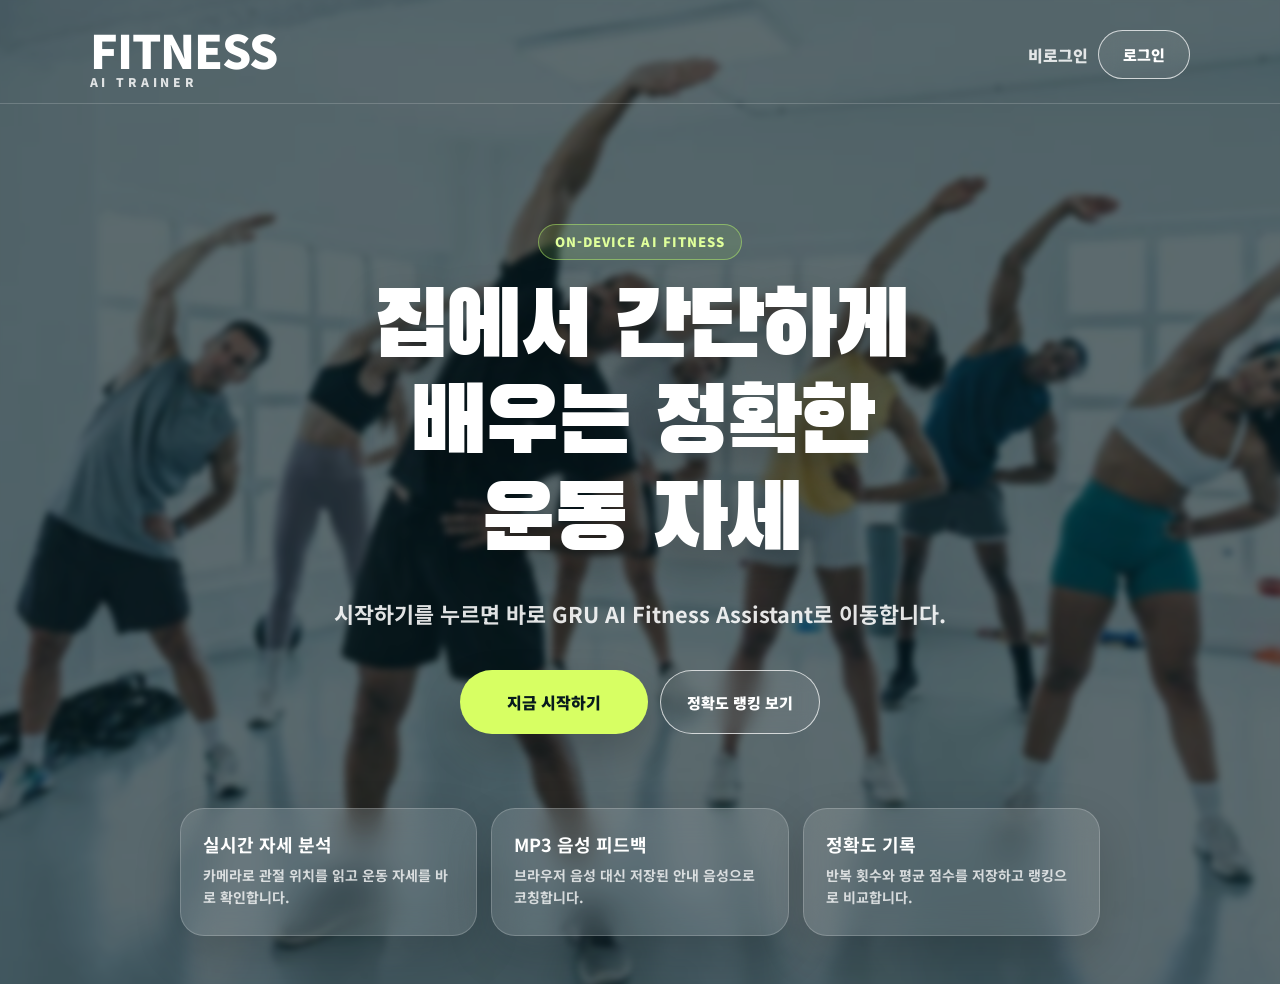
==== index.html @ 7e29f2de "update" ====
<!DOCTYPE html>
<html lang="ko">
<head>
  <meta charset="UTF-8">
  <meta name="viewport" content="width=device-width, initial-scale=1.0">
  <title>FITNESS | AI 운동 자세 코치</title>
  <link rel="stylesheet" href="style.css">
</head>
<body>
  <main class="browser-shell">
    <section class="hero-card">
      <header class="topbar">
        <a class="logo" href="index.html">
          <span>FITNESS</span>
          <small>AI TRAINER</small>
        </a>
        <div class="header-actions">
          <span id="userBadge" class="user-badge">비로그인</span>
          <a id="loginLink" class="auth-link" href="login.html">로그인</a>
          <button id="logoutBtn" class="auth-link" onclick="logoutFitness()" style="display:none; cursor:pointer; font-family:inherit;">로그아웃</button>
        </div>
      </header>

      <section class="hero-copy">
        <div class="hero-copy-inner">
          <div class="hero-kicker">ON-DEVICE AI FITNESS</div>
          <h1><span>집에서 간단하게</span><span>배우는 정확한</span><span>운동 자세</span></h1>
          <p>시작하기를 누르면 바로 GRU AI Fitness Assistant로 이동합니다.</p>
          <div class="cta-row">
            <a class="primary-btn" href="exercise.html">지금 시작하기</a>
            <a class="secondary-btn" href="ranking.html">정확도 랭킹 보기</a>
          </div>
        </div>
      </section>
      <section class="home-feature-grid">
        <article class="home-feature-card"><b>실시간 자세 분석</b><span>카메라로 관절 위치를 읽고 운동 자세를 바로 확인합니다.</span></article>
        <article class="home-feature-card"><b>MP3 음성 피드백</b><span>브라우저 음성 대신 저장된 안내 음성으로 코칭합니다.</span></article>
        <article class="home-feature-card"><b>정확도 기록</b><span>반복 횟수와 평균 점수를 저장하고 랭킹으로 비교합니다.</span></article>
      </section>
    </section>
  </main>


<script>
const FITNESS_KEYS = ["fitnessUserId", "fitnessUser", "user", "loggedInUserId", "currentUser", "username"];

function getFitnessUser() {
  for (const key of FITNESS_KEYS) {
    const v = localStorage.getItem(key);
    if (v) return v;
  }
  return "";
}

function setFitnessUser(id) {
  if (!id) return;
  for (const key of FITNESS_KEYS) localStorage.setItem(key, id);
}

function logoutFitness() {
  for (const key of FITNESS_KEYS) localStorage.removeItem(key);
  location.href = "index.html";
}

function updateAuthUI() {
  const id = getFitnessUser();
  const badge = document.getElementById("userBadge");
  const login = document.getElementById("loginLink");
  const logout = document.getElementById("logoutBtn");

  if (id) {
    setFitnessUser(id);
    if (badge) badge.textContent = id + "님";
    if (login) login.style.display = "none";
    if (logout) logout.style.display = "inline-flex";
  } else {
    if (badge) badge.textContent = "비로그인";
    if (login) login.style.display = "inline-flex";
    if (logout) logout.style.display = "none";
  }
}

async function loadRanking() {
  const box = document.getElementById("rankList");
  if (!box) return;
  try {
    const res = await fetch("/api/ranking");
    if (!res.ok) throw new Error("ranking api failed");
    const data = await res.json();
    const ranking = data.ranking || [];
    if (!ranking.length) {
      box.textContent = "아직 저장된 기록이 없습니다.";
      return;
    }
    box.innerHTML = ranking.slice(0, 5).map((r, i) => {
      const id = r.id || r.userId || "user";
      const reps = r.totalReps ?? 0;
      const avg = Number(r.avgScore ?? 0).toFixed(1);
      return `<div class="rank-row"><b>${i + 1}</b><span>${id}</span><span>${avg}점 / ${reps}회</span></div>`;
    }).join("");
  } catch (e) {
    box.textContent = "랭킹 API 연결 전입니다.";
  }
}

updateAuthUI();
// 홈 화면에서는 랭킹을 자동으로 표시하지 않습니다.
// 랭킹은 "정확도 랭킹 보기" 버튼을 눌러 ranking.html에서 확인합니다.
</script>

</body>
</html>
---- style.css ----
@import url('https://fonts.googleapis.com/css2?family=Black+Han+Sans&family=Noto+Sans+KR:wght@400;500;700;900&display=swap');

* { box-sizing: border-box; }
html, body {
  margin: 0;
  width: 100%;
  min-height: 100%;
  font-family: "Noto Sans KR", system-ui, -apple-system, sans-serif;
  background: #061f24;
  color: #fff;
}
a { color: inherit; text-decoration: none; }
button, input { font-family: inherit; }
.browser-shell { min-height: 100vh; }
.hero-card {
  position: relative;
  min-height: 100vh;
  overflow: hidden;
  background: #092b31;
}
.hero-card::before {
  content: "";
  position: absolute;
  inset: 0;
  background: url("assets/hero-fitness.jpg") center / cover no-repeat;
  transform: scale(1.03);
  filter: blur(3px);
  opacity: .78;
}
.hero-card::after {
  content: "";
  position: absolute;
  inset: 0;
  background: rgba(1, 22, 26, .54);
  backdrop-filter: blur(1.5px);
}
.topbar {
  position: relative;
  z-index: 2;
  min-height: 104px;
  padding: 30px clamp(20px, 7vw, 96px) 0;
  display: flex;
  align-items: flex-start;
  justify-content: space-between;
  border-bottom: 1px solid rgba(255,255,255,.18);
}
.logo { display: flex; flex-direction: column; gap: 7px; line-height: .86; font-weight: 900; letter-spacing: -.06em; }
.logo span { font-size: clamp(30px, 4vw, 46px); }
.logo small { font-size: 12px; letter-spacing: .32em; color: rgba(255,255,255,.82); }
.header-actions { display: flex; align-items: center; gap: 10px; flex-wrap: wrap; justify-content: flex-end; }
.user-badge { color: rgba(255,255,255,.84); font-weight: 900; }
.auth-link, .secondary-btn {
  border: 1px solid rgba(255,255,255,.72);
  border-radius: 999px;
  padding: 13px 24px;
  font-size: 15px;
  font-weight: 900;
  background: rgba(255,255,255,.08);
  backdrop-filter: blur(10px);
}
.hero-copy {
  position: relative;
  z-index: 2;
  min-height: calc(100vh - 104px);
  display: flex;
  justify-content: center;
  align-items: center;
  text-align: center;
  padding: 40px 20px 86px;
}
.hero-copy-inner { max-width: 980px; }
.hero-kicker {
  display: inline-flex;
  align-items: center;
  height: 36px;
  padding: 0 16px;
  margin-bottom: 22px;
  border: 1px solid rgba(190, 255, 107, .46);
  border-radius: 999px;
  background: rgba(190, 255, 107, .12);
  color: #dfff9b;
  font-size: 13px;
  font-weight: 900;
  letter-spacing: .08em;
}
.hero-copy h1 {
  font-family: "Black Han Sans", "Noto Sans KR", sans-serif;
  font-weight: 400;
  font-size: clamp(44px, 7.3vw, 92px);
  line-height: 1.05;
  letter-spacing: -.045em;
  margin: 0 0 24px;
  text-shadow: 0 18px 40px rgba(0,0,0,.28);
}
.hero-copy h1 span { display: block; white-space: nowrap; }
.hero-copy p {
  margin: 0 auto 38px;
  max-width: 680px;
  color: rgba(255,255,255,.88);
  font-size: clamp(15px, 1.7vw, 22px);
  line-height: 1.7;
  font-weight: 700;
}
.cta-row { display: flex; justify-content: center; gap: 12px; flex-wrap: wrap; }
.primary-btn {
  height: 64px;
  min-width: 188px;
  padding: 0 34px;
  display: inline-flex;
  align-items: center;
  justify-content: center;
  background: #d7ff63;
  color: #071a1d;
  border: 1px solid rgba(215,255,99,.9);
  border-radius: 999px;
  font-weight: 900;
  font-size: 16px;
  box-shadow: 0 18px 40px rgba(0,0,0,.18);
}
.secondary-btn {
  height: 64px;
  min-width: 160px;
  display: inline-flex;
  align-items: center;
  justify-content: center;
}
.home-feature-grid {
  position: relative;
  z-index: 2;
  display: grid;
  grid-template-columns: repeat(3, minmax(0, 1fr));
  gap: 14px;
  width: min(920px, calc(100% - 40px));
  margin: -92px auto 0;
  padding-bottom: 48px;
}
.home-feature-card {
  min-height: 128px;
  padding: 22px;
  border-radius: 24px;
  background: rgba(255,255,255,.12);
  border: 1px solid rgba(255,255,255,.2);
  backdrop-filter: blur(16px);
  box-shadow: 0 18px 48px rgba(0,0,0,.16);
}
.home-feature-card b { display:block; font-size: 18px; margin-bottom: 8px; }
.home-feature-card span { display:block; color: rgba(255,255,255,.76); font-size: 14px; line-height: 1.55; font-weight: 700; }
.ranking-preview {
  padding: 54px clamp(20px, 8vw, 96px);
  background: #061f24;
}
.ranking-preview h2 { margin: 0 0 18px; font-size: 32px; }
.rank-list { display: grid; gap: 10px; max-width: 760px; }
.rank-row {
  display: grid;
  grid-template-columns: 50px 1fr 132px;
  align-items: center;
  gap: 10px;
  padding: 16px;
  border-radius: 18px;
  background: rgba(255,255,255,.09);
  border: 1px solid rgba(255,255,255,.15);
}
@media (max-width: 800px) {
  .hero-card { min-height: auto; }
  .topbar {
    min-height: auto;
    padding: 20px 18px 16px;
    align-items: center;
  }
  .logo span { font-size: 30px; }
  .logo small { font-size: 10px; letter-spacing: .22em; }
  .auth-link { padding: 10px 14px; font-size: 13px; }
  .user-badge { display: none; }
  .hero-copy {
    min-height: 72vh;
    align-items: flex-end;
    padding: 52px 18px 122px;
  }
  .hero-copy h1 {
    font-size: clamp(40px, 11.2vw, 54px);
    line-height: 1.12;
    letter-spacing: -0.055em;
    word-break: keep-all;
    overflow-wrap: normal;
  }
  .hero-copy h1 span {
    display: block;
    white-space: nowrap;
  }
  .hero-copy h1 span { display: block; white-space: nowrap; }
.hero-copy p { font-size: 15px; margin-bottom: 28px; }
  .cta-row { flex-direction: column; align-items: stretch; }
  .primary-btn, .secondary-btn { width: 100%; height: 58px; }
  .home-feature-grid {
    grid-template-columns: 1fr;
    width: calc(100% - 32px);
    margin-top: -82px;
    padding-bottom: 30px;
  }
  .home-feature-card { min-height: auto; padding: 18px; border-radius: 20px; }
  .ranking-preview { padding: 36px 18px; }
  .rank-row { grid-template-columns: 36px 1fr; }
  .rank-row span:last-child { grid-column: 2; color: rgba(255,255,255,.72); }
}
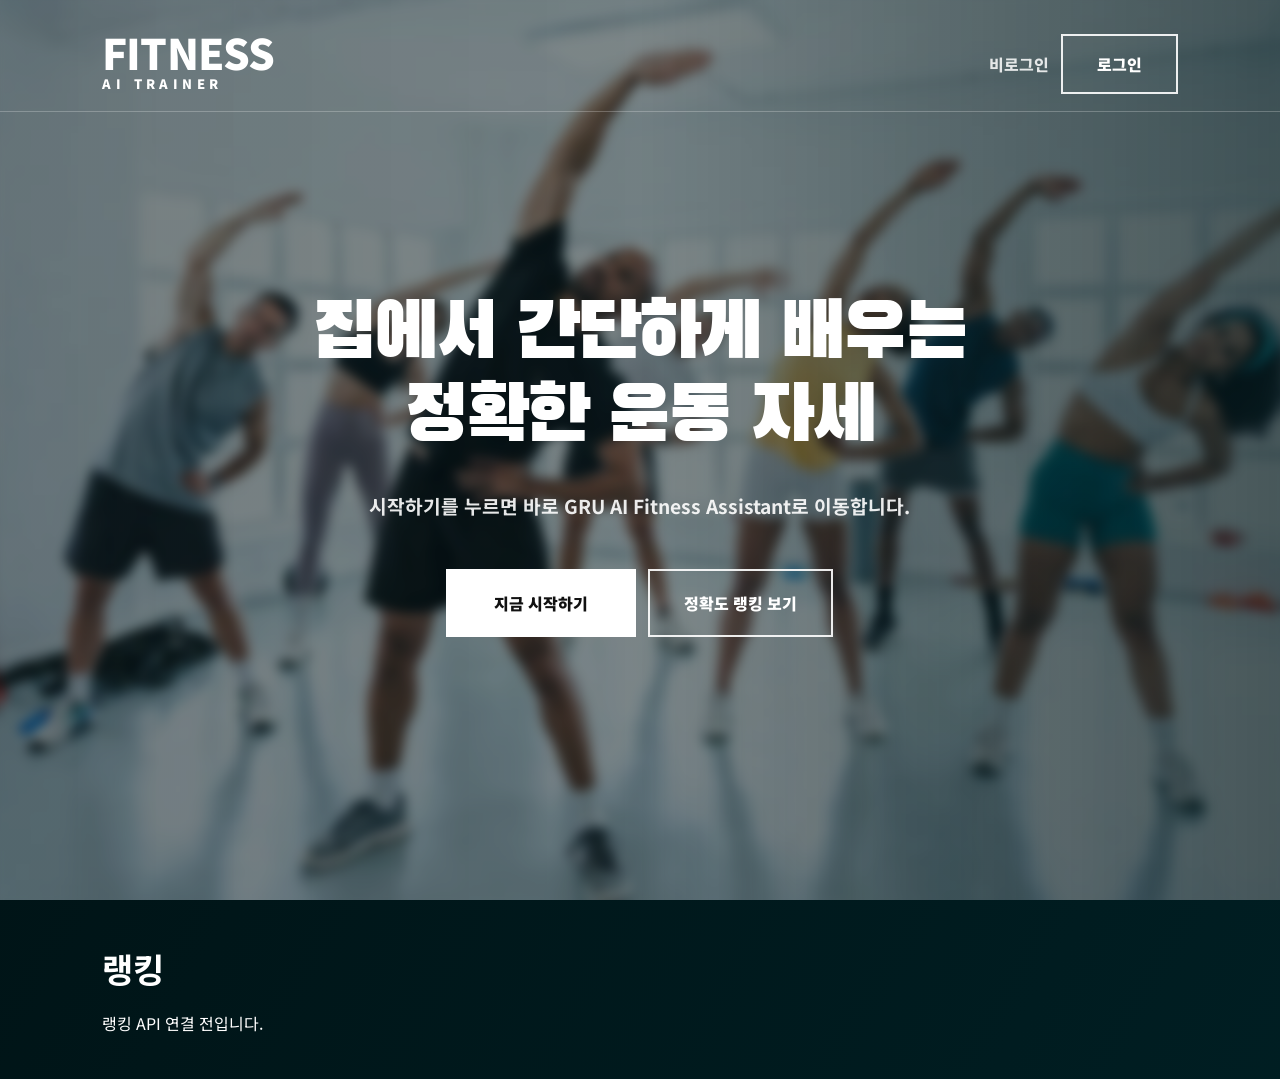
==== commit 2e7a239a: "udpate" ====
--- a/index.html
+++ b/index.html
@@ -23,8 +23,7 @@
 
       <section class="hero-copy">
         <div class="hero-copy-inner">
-          <div class="hero-kicker">ON-DEVICE AI FITNESS</div>
-          <h1><span>집에서 간단하게</span><span>배우는 정확한</span><span>운동 자세</span></h1>
+          <h1>집에서 간단하게 배우는<br>정확한 운동 자세</h1>
           <p>시작하기를 누르면 바로 GRU AI Fitness Assistant로 이동합니다.</p>
           <div class="cta-row">
             <a class="primary-btn" href="exercise.html">지금 시작하기</a>
@@ -32,13 +31,13 @@
           </div>
         </div>
       </section>
-      <section class="home-feature-grid">
-        <article class="home-feature-card"><b>실시간 자세 분석</b><span>카메라로 관절 위치를 읽고 운동 자세를 바로 확인합니다.</span></article>
-        <article class="home-feature-card"><b>MP3 음성 피드백</b><span>브라우저 음성 대신 저장된 안내 음성으로 코칭합니다.</span></article>
-        <article class="home-feature-card"><b>정확도 기록</b><span>반복 횟수와 평균 점수를 저장하고 랭킹으로 비교합니다.</span></article>
-      </section>
     </section>
   </main>
+
+  <section class="ranking-preview">
+    <h2>랭킹</h2>
+    <div id="rankList" class="rank-list">랭킹을 불러오는 중...</div>
+  </section>
 
 
 <script>
@@ -104,8 +103,7 @@
 }
 
 updateAuthUI();
-// 홈 화면에서는 랭킹을 자동으로 표시하지 않습니다.
-// 랭킹은 "정확도 랭킹 보기" 버튼을 눌러 ranking.html에서 확인합니다.
+loadRanking();
 </script>
 
 </body>
--- a/style.css
+++ b/style.css
@@ -6,12 +6,11 @@
   margin: 0;
   width: 100%;
   min-height: 100%;
-  font-family: "Noto Sans KR", system-ui, -apple-system, sans-serif;
-  background: #061f24;
+  font-family: "Noto Sans KR", system-ui, sans-serif;
+  background: #000;
   color: #fff;
 }
 a { color: inherit; text-decoration: none; }
-button, input { font-family: inherit; }
 .browser-shell { min-height: 100vh; }
 .hero-card {
   position: relative;
@@ -24,183 +23,109 @@
   position: absolute;
   inset: 0;
   background: url("assets/hero-fitness.jpg") center / cover no-repeat;
-  transform: scale(1.03);
-  filter: blur(3px);
-  opacity: .78;
+  transform: scale(1.04);
+  filter: blur(5px);
+  opacity: .9;
 }
 .hero-card::after {
   content: "";
   position: absolute;
   inset: 0;
-  background: rgba(1, 22, 26, .54);
-  backdrop-filter: blur(1.5px);
+  background:
+    linear-gradient(90deg, rgba(0,20,24,.38), rgba(0,24,28,.34), rgba(0,24,28,.62)),
+    rgba(0,0,0,.18);
+  backdrop-filter: blur(2px);
 }
 .topbar {
   position: relative;
   z-index: 2;
-  min-height: 104px;
-  padding: 30px clamp(20px, 7vw, 96px) 0;
+  height: 112px;
+  padding: 34px 8vw 0;
   display: flex;
   align-items: flex-start;
   justify-content: space-between;
-  border-bottom: 1px solid rgba(255,255,255,.18);
+  border-bottom: 1px solid rgba(255,255,255,.24);
 }
-.logo { display: flex; flex-direction: column; gap: 7px; line-height: .86; font-weight: 900; letter-spacing: -.06em; }
-.logo span { font-size: clamp(30px, 4vw, 46px); }
-.logo small { font-size: 12px; letter-spacing: .32em; color: rgba(255,255,255,.82); }
-.header-actions { display: flex; align-items: center; gap: 10px; flex-wrap: wrap; justify-content: flex-end; }
-.user-badge { color: rgba(255,255,255,.84); font-weight: 900; }
+.logo { display: flex; flex-direction: column; gap: 8px; line-height: .86; font-weight: 900; letter-spacing: -.06em; }
+.logo span { font-size: 42px; }
+.logo small { font-size: 13px; letter-spacing: .34em; }
+.header-actions { display: flex; align-items: center; gap: 12px; }
+.user-badge { color: rgba(255,255,255,.85); font-weight: 800; }
 .auth-link, .secondary-btn {
-  border: 1px solid rgba(255,255,255,.72);
-  border-radius: 999px;
-  padding: 13px 24px;
-  font-size: 15px;
+  border: 2px solid rgba(255,255,255,.9);
+  padding: 16px 34px;
+  font-size: 16px;
   font-weight: 900;
-  background: rgba(255,255,255,.08);
-  backdrop-filter: blur(10px);
+  background: rgba(255,255,255,.03);
 }
 .hero-copy {
   position: relative;
   z-index: 2;
-  min-height: calc(100vh - 104px);
+  min-height: calc(100vh - 112px);
   display: flex;
   justify-content: center;
   align-items: center;
   text-align: center;
-  padding: 40px 20px 86px;
+  padding: 0 24px 80px;
 }
-.hero-copy-inner { max-width: 980px; }
-.hero-kicker {
-  display: inline-flex;
-  align-items: center;
-  height: 36px;
-  padding: 0 16px;
-  margin-bottom: 22px;
-  border: 1px solid rgba(190, 255, 107, .46);
-  border-radius: 999px;
-  background: rgba(190, 255, 107, .12);
-  color: #dfff9b;
-  font-size: 13px;
-  font-weight: 900;
-  letter-spacing: .08em;
-}
+.hero-copy-inner { max-width: 900px; }
 .hero-copy h1 {
   font-family: "Black Han Sans", "Noto Sans KR", sans-serif;
   font-weight: 400;
-  font-size: clamp(44px, 7.3vw, 92px);
-  line-height: 1.05;
-  letter-spacing: -.045em;
-  margin: 0 0 24px;
-  text-shadow: 0 18px 40px rgba(0,0,0,.28);
+  font-size: clamp(48px, 6vw, 86px);
+  line-height: 1.08;
+  letter-spacing: -.04em;
+  margin: 0 0 30px;
 }
-.hero-copy h1 span { display: block; white-space: nowrap; }
 .hero-copy p {
-  margin: 0 auto 38px;
-  max-width: 680px;
-  color: rgba(255,255,255,.88);
-  font-size: clamp(15px, 1.7vw, 22px);
-  line-height: 1.7;
+  margin: 0 0 46px;
+  color: rgba(255,255,255,.9);
+  font-size: clamp(16px, 1.5vw, 22px);
+  line-height: 1.65;
   font-weight: 700;
 }
 .cta-row { display: flex; justify-content: center; gap: 12px; flex-wrap: wrap; }
 .primary-btn {
-  height: 64px;
-  min-width: 188px;
+  height: 68px;
+  min-width: 190px;
   padding: 0 34px;
   display: inline-flex;
   align-items: center;
   justify-content: center;
-  background: #d7ff63;
-  color: #071a1d;
-  border: 1px solid rgba(215,255,99,.9);
-  border-radius: 999px;
+  background: #fff;
+  color: #111;
+  border: 1px solid #fff;
   font-weight: 900;
   font-size: 16px;
-  box-shadow: 0 18px 40px rgba(0,0,0,.18);
 }
 .secondary-btn {
-  height: 64px;
-  min-width: 160px;
+  height: 68px;
+  min-width: 150px;
   display: inline-flex;
   align-items: center;
   justify-content: center;
 }
-.home-feature-grid {
-  position: relative;
-  z-index: 2;
-  display: grid;
-  grid-template-columns: repeat(3, minmax(0, 1fr));
-  gap: 14px;
-  width: min(920px, calc(100% - 40px));
-  margin: -92px auto 0;
-  padding-bottom: 48px;
+.ranking-preview {
+  padding: 44px 8vw;
+  background:
+    linear-gradient(120deg, rgba(0,22,25,.92), rgba(0,35,40,.86)),
+    url("assets/hero-fitness-blur.jpg") center / cover fixed;
 }
-.home-feature-card {
-  min-height: 128px;
-  padding: 22px;
-  border-radius: 24px;
-  background: rgba(255,255,255,.12);
-  border: 1px solid rgba(255,255,255,.2);
-  backdrop-filter: blur(16px);
-  box-shadow: 0 18px 48px rgba(0,0,0,.16);
-}
-.home-feature-card b { display:block; font-size: 18px; margin-bottom: 8px; }
-.home-feature-card span { display:block; color: rgba(255,255,255,.76); font-size: 14px; line-height: 1.55; font-weight: 700; }
-.ranking-preview {
-  padding: 54px clamp(20px, 8vw, 96px);
-  background: #061f24;
-}
-.ranking-preview h2 { margin: 0 0 18px; font-size: 32px; }
-.rank-list { display: grid; gap: 10px; max-width: 760px; }
+.ranking-preview h2 { margin: 0 0 18px; font-size: 34px; }
+.rank-list { display: grid; gap: 10px; max-width: 720px; }
 .rank-row {
   display: grid;
-  grid-template-columns: 50px 1fr 132px;
+  grid-template-columns: 50px 1fr 100px;
   align-items: center;
   gap: 10px;
-  padding: 16px;
-  border-radius: 18px;
-  background: rgba(255,255,255,.09);
-  border: 1px solid rgba(255,255,255,.15);
+  padding: 14px;
+  background: rgba(255,255,255,.12);
+  border: 1px solid rgba(255,255,255,.16);
 }
 @media (max-width: 800px) {
-  .hero-card { min-height: auto; }
-  .topbar {
-    min-height: auto;
-    padding: 20px 18px 16px;
-    align-items: center;
-  }
+  .topbar { padding: 22px; height: 96px; }
   .logo span { font-size: 30px; }
-  .logo small { font-size: 10px; letter-spacing: .22em; }
-  .auth-link { padding: 10px 14px; font-size: 13px; }
+  .auth-link { padding: 12px 18px; }
   .user-badge { display: none; }
-  .hero-copy {
-    min-height: 72vh;
-    align-items: flex-end;
-    padding: 52px 18px 122px;
-  }
-  .hero-copy h1 {
-    font-size: clamp(40px, 11.2vw, 54px);
-    line-height: 1.12;
-    letter-spacing: -0.055em;
-    word-break: keep-all;
-    overflow-wrap: normal;
-  }
-  .hero-copy h1 span {
-    display: block;
-    white-space: nowrap;
-  }
-  .hero-copy h1 span { display: block; white-space: nowrap; }
-.hero-copy p { font-size: 15px; margin-bottom: 28px; }
-  .cta-row { flex-direction: column; align-items: stretch; }
-  .primary-btn, .secondary-btn { width: 100%; height: 58px; }
-  .home-feature-grid {
-    grid-template-columns: 1fr;
-    width: calc(100% - 32px);
-    margin-top: -82px;
-    padding-bottom: 30px;
-  }
-  .home-feature-card { min-height: auto; padding: 18px; border-radius: 20px; }
-  .ranking-preview { padding: 36px 18px; }
-  .rank-row { grid-template-columns: 36px 1fr; }
-  .rank-row span:last-child { grid-column: 2; color: rgba(255,255,255,.72); }
+  .hero-copy h1 { font-size: 46px; }
 }
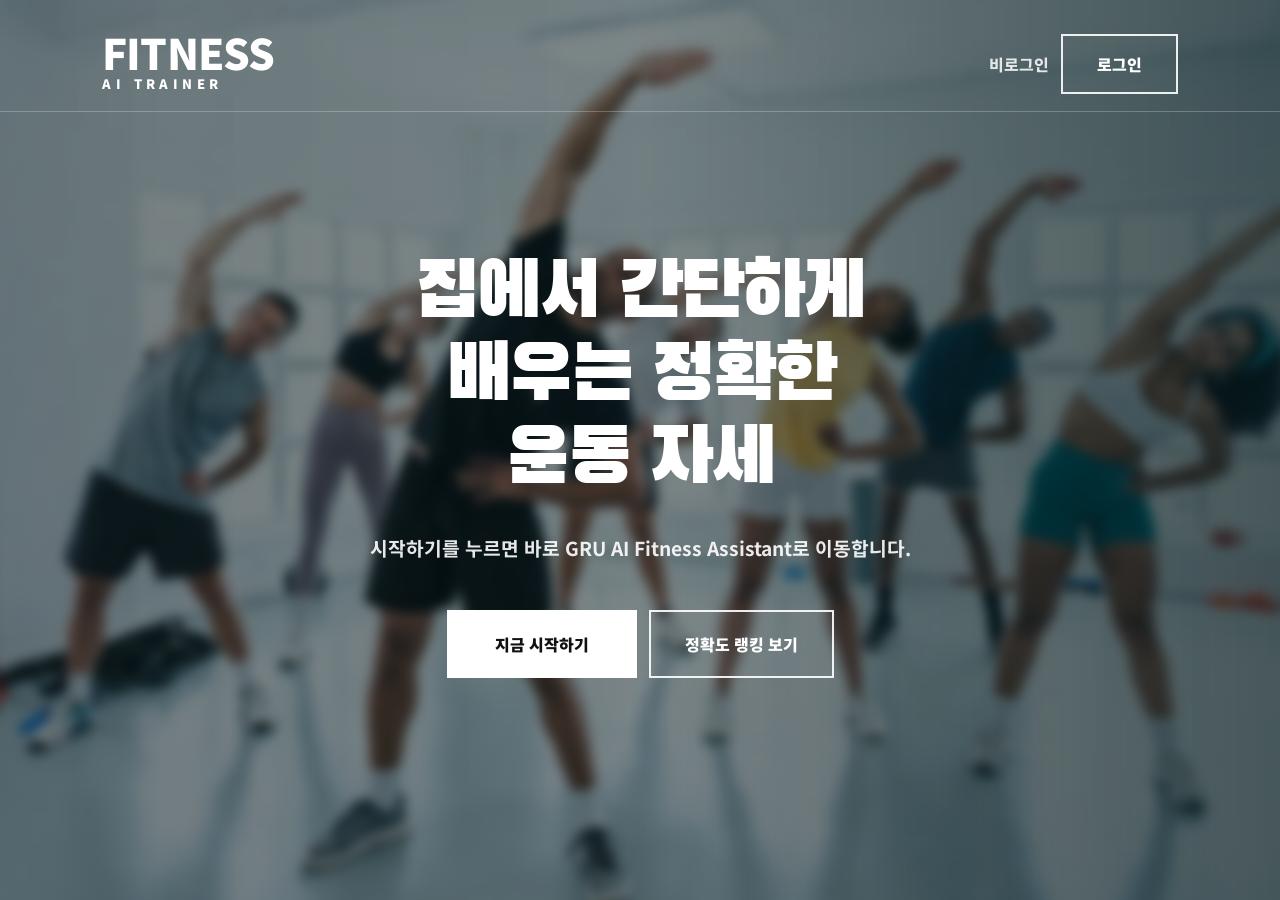
==== commit db9ce9f9: "update" ====
--- a/index.html
+++ b/index.html
@@ -23,7 +23,7 @@
 
       <section class="hero-copy">
         <div class="hero-copy-inner">
-          <h1>집에서 간단하게 배우는<br>정확한 운동 자세</h1>
+          <h1 class="hero-title"><span>집에서 간단하게</span><span>배우는 정확한</span><span>운동 자세</span></h1>
           <p>시작하기를 누르면 바로 GRU AI Fitness Assistant로 이동합니다.</p>
           <div class="cta-row">
             <a class="primary-btn" href="exercise.html">지금 시작하기</a>
@@ -33,13 +33,6 @@
       </section>
     </section>
   </main>
-
-  <section class="ranking-preview">
-    <h2>랭킹</h2>
-    <div id="rankList" class="rank-list">랭킹을 불러오는 중...</div>
-  </section>
-
-
 <script>
 const FITNESS_KEYS = ["fitnessUserId", "fitnessUser", "user", "loggedInUserId", "currentUser", "username"];
 
@@ -103,7 +96,6 @@
 }
 
 updateAuthUI();
-loadRanking();
 </script>
 
 </body>
--- a/style.css
+++ b/style.css
@@ -129,3 +129,59 @@
   .user-badge { display: none; }
   .hero-copy h1 { font-size: 46px; }
 }
+
+
+/* --- mobile title / home cleanup patch --- */
+.hero-copy h1,
+.hero-title {
+  word-break: keep-all;
+  overflow-wrap: normal;
+  line-break: strict;
+}
+.hero-title span {
+  display: block;
+  white-space: nowrap;
+}
+@media (max-width: 800px) {
+  .hero-card::after {
+    background: rgba(0, 24, 28, .54);
+  }
+  .hero-copy {
+    align-items: flex-start;
+    padding: 132px 22px 64px;
+  }
+  .hero-copy-inner {
+    width: 100%;
+    max-width: 430px;
+  }
+  .hero-copy h1,
+  .hero-title {
+    font-size: clamp(38px, 11.2vw, 50px);
+    line-height: 1.18;
+    letter-spacing: -.045em;
+    margin-bottom: 24px;
+  }
+  .hero-copy p {
+    font-size: 17px;
+    line-height: 1.7;
+    margin-bottom: 34px;
+  }
+  .cta-row {
+    flex-direction: column;
+    gap: 14px;
+  }
+  .primary-btn,
+  .secondary-btn {
+    width: 100%;
+    min-width: 0;
+    border-radius: 999px;
+    height: 64px;
+    font-size: 18px;
+  }
+}
+@media (max-width: 390px) {
+  .hero-copy h1,
+  .hero-title {
+    font-size: clamp(34px, 10.4vw, 42px);
+  }
+}
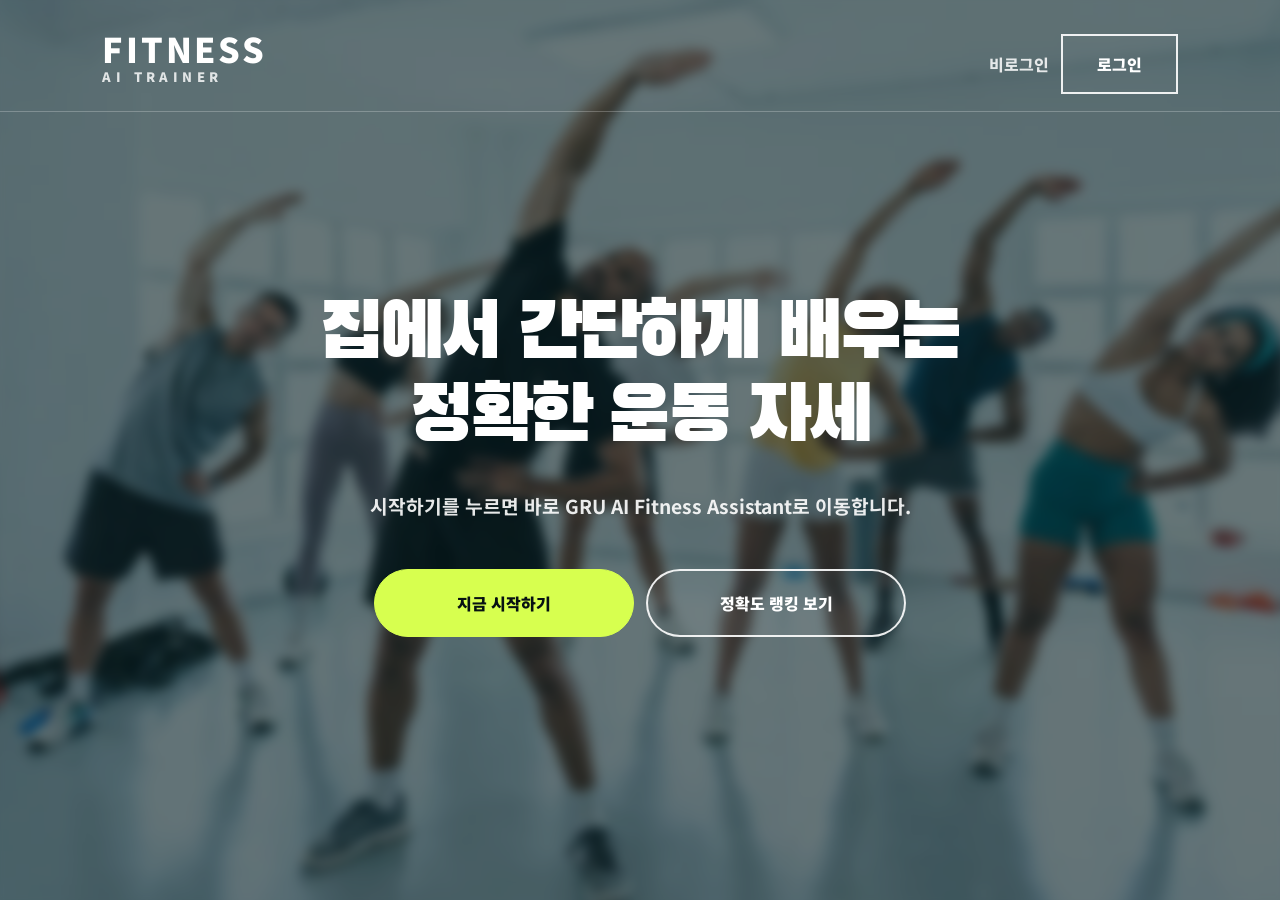
==== commit c1e7f783: "update" ====
--- a/index.html
+++ b/index.html
@@ -23,7 +23,7 @@
 
       <section class="hero-copy">
         <div class="hero-copy-inner">
-          <h1 class="hero-title"><span>집에서 간단하게</span><span>배우는 정확한</span><span>운동 자세</span></h1>
+          <h1>집에서 간단하게 배우는<br>정확한 운동 자세</h1>
           <p>시작하기를 누르면 바로 GRU AI Fitness Assistant로 이동합니다.</p>
           <div class="cta-row">
             <a class="primary-btn" href="exercise.html">지금 시작하기</a>
@@ -33,6 +33,13 @@
       </section>
     </section>
   </main>
+
+  <section class="ranking-preview home-ranking-preview">
+    <h2>랭킹</h2>
+    <div id="rankList" class="rank-list">랭킹을 불러오는 중...</div>
+  </section>
+
+
 <script>
 const FITNESS_KEYS = ["fitnessUserId", "fitnessUser", "user", "loggedInUserId", "currentUser", "username"];
 
@@ -96,6 +103,7 @@
 }
 
 updateAuthUI();
+loadRanking();
 </script>
 
 </body>
--- a/style.css
+++ b/style.css
@@ -131,57 +131,81 @@
 }
 
 
-/* --- mobile title / home cleanup patch --- */
-.hero-copy h1,
-.hero-title {
+/* ===== UI ONLY PATCH: mobile title + home/ranking cleanup ===== */
+.hero-card::after {
+  background: rgba(3, 28, 31, .56);
+  backdrop-filter: blur(2px);
+}
+.logo span { font-size: 34px; letter-spacing: .08em; }
+.logo small { letter-spacing: .34em; color: rgba(255,255,255,.82); }
+.hero-copy-inner { width: min(920px, 100%); }
+.hero-copy h1 {
   word-break: keep-all;
   overflow-wrap: normal;
-  line-break: strict;
-}
-.hero-title span {
-  display: block;
-  white-space: nowrap;
-}
+  text-wrap: balance;
+  letter-spacing: -.055em;
+}
+.primary-btn {
+  background: #d7ff4f;
+  border-color: #d7ff4f;
+  color: #071112;
+  border-radius: 999px;
+  min-width: 260px;
+  box-shadow: none;
+}
+.secondary-btn {
+  border-radius: 999px;
+  min-width: 260px;
+  background: rgba(255,255,255,.06);
+}
+.home-ranking-preview { display: none !important; }
+
 @media (max-width: 800px) {
-  .hero-card::after {
-    background: rgba(0, 24, 28, .54);
-  }
+  .topbar {
+    height: 72px;
+    padding: 18px 22px 0;
+    align-items: flex-start;
+  }
+  .logo span { font-size: 0; }
+  .logo span::after {
+    content: "AI TRAINER";
+    font-size: 13px;
+    letter-spacing: .28em;
+  }
+  .logo small { display: none; }
+  .header-actions { gap: 8px; }
+  .auth-link { padding: 10px 14px; border-radius: 999px; font-size: 13px; }
   .hero-copy {
+    min-height: calc(100vh - 72px);
+    padding: 72px 20px 64px;
     align-items: flex-start;
-    padding: 132px 22px 64px;
-  }
-  .hero-copy-inner {
-    width: 100%;
-    max-width: 430px;
-  }
-  .hero-copy h1,
-  .hero-title {
-    font-size: clamp(38px, 11.2vw, 50px);
-    line-height: 1.18;
-    letter-spacing: -.045em;
-    margin-bottom: 24px;
+  }
+  .hero-copy h1 {
+    font-size: clamp(42px, 12vw, 58px);
+    line-height: 1.12;
+    max-width: 360px;
+    margin-left: auto;
+    margin-right: auto;
+    word-break: keep-all;
+    overflow-wrap: normal;
   }
   .hero-copy p {
     font-size: 17px;
-    line-height: 1.7;
-    margin-bottom: 34px;
-  }
-  .cta-row {
-    flex-direction: column;
-    gap: 14px;
-  }
-  .primary-btn,
-  .secondary-btn {
+    line-height: 1.65;
+    max-width: 340px;
+    margin-left: auto;
+    margin-right: auto;
+  }
+  .cta-row { gap: 14px; }
+  .primary-btn, .secondary-btn {
     width: 100%;
     min-width: 0;
-    border-radius: 999px;
-    height: 64px;
+    height: 62px;
     font-size: 18px;
   }
 }
+
 @media (max-width: 390px) {
-  .hero-copy h1,
-  .hero-title {
-    font-size: clamp(34px, 10.4vw, 42px);
-  }
-}
+  .hero-copy h1 { font-size: 40px; max-width: 330px; }
+  .hero-copy p { font-size: 15px; }
+}
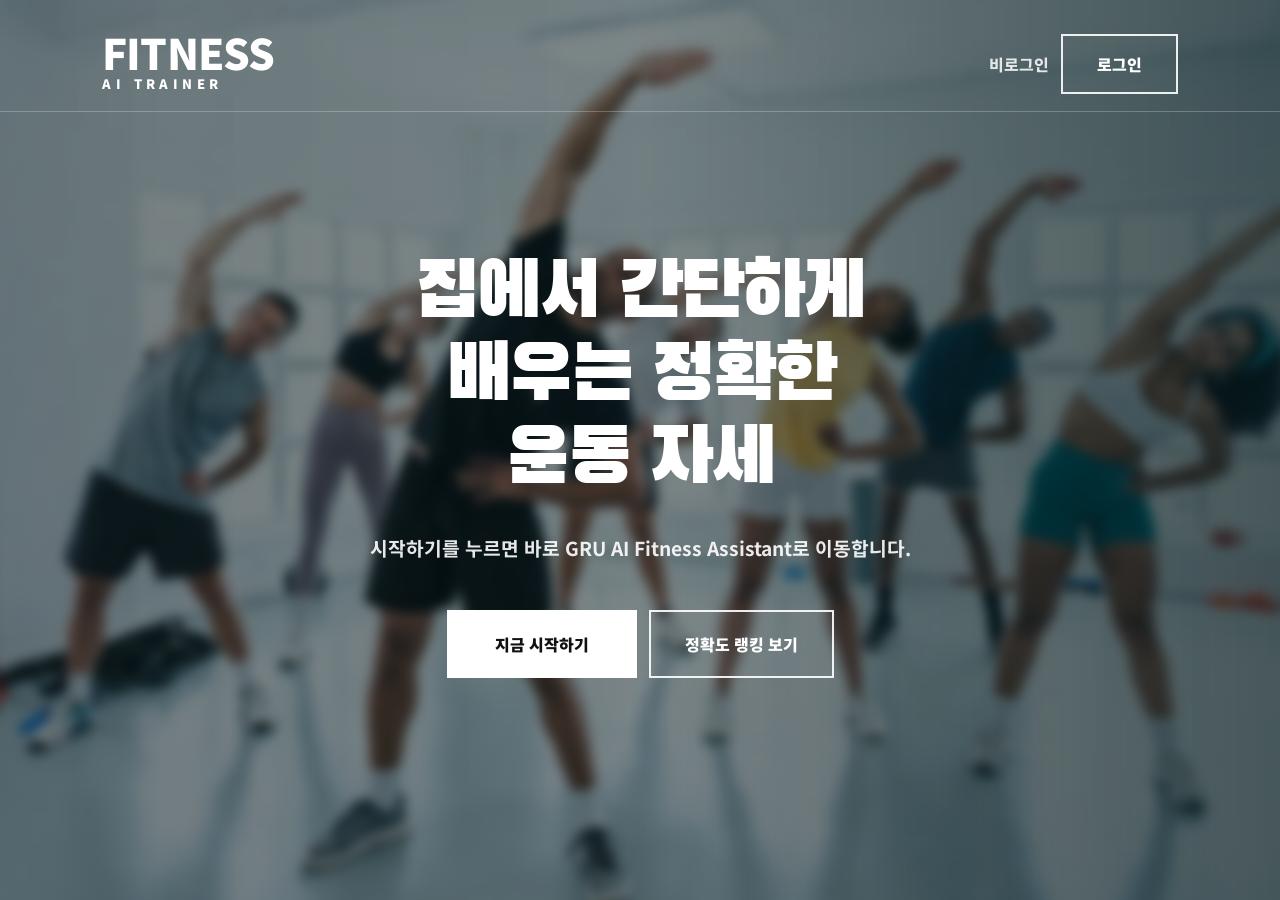
==== commit 048c47a5: "update" ====
--- a/index.html
+++ b/index.html
@@ -23,7 +23,7 @@
 
       <section class="hero-copy">
         <div class="hero-copy-inner">
-          <h1>집에서 간단하게 배우는<br>정확한 운동 자세</h1>
+          <h1 class="home-title"><span>집에서 간단하게</span><span>배우는 정확한</span><span>운동 자세</span></h1>
           <p>시작하기를 누르면 바로 GRU AI Fitness Assistant로 이동합니다.</p>
           <div class="cta-row">
             <a class="primary-btn" href="exercise.html">지금 시작하기</a>
--- a/style.css
+++ b/style.css
@@ -131,81 +131,40 @@
 }
 
 
-/* ===== UI ONLY PATCH: mobile title + home/ranking cleanup ===== */
-.hero-card::after {
-  background: rgba(3, 28, 31, .56);
-  backdrop-filter: blur(2px);
+/* ===== SAFE UI PATCH: home only, no exercise logic/canvas changes ===== */
+.home-ranking-preview {
+  display: none !important;
 }
-.logo span { font-size: 34px; letter-spacing: .08em; }
-.logo small { letter-spacing: .34em; color: rgba(255,255,255,.82); }
-.hero-copy-inner { width: min(920px, 100%); }
-.hero-copy h1 {
+
+.home-title {
   word-break: keep-all;
   overflow-wrap: normal;
   text-wrap: balance;
-  letter-spacing: -.055em;
 }
-.primary-btn {
-  background: #d7ff4f;
-  border-color: #d7ff4f;
-  color: #071112;
-  border-radius: 999px;
-  min-width: 260px;
-  box-shadow: none;
+.home-title span {
+  display: block;
 }
-.secondary-btn {
-  border-radius: 999px;
-  min-width: 260px;
-  background: rgba(255,255,255,.06);
-}
-.home-ranking-preview { display: none !important; }
 
 @media (max-width: 800px) {
-  .topbar {
-    height: 72px;
-    padding: 18px 22px 0;
-    align-items: flex-start;
-  }
-  .logo span { font-size: 0; }
-  .logo span::after {
-    content: "AI TRAINER";
-    font-size: 13px;
-    letter-spacing: .28em;
-  }
-  .logo small { display: none; }
-  .header-actions { gap: 8px; }
-  .auth-link { padding: 10px 14px; border-radius: 999px; font-size: 13px; }
-  .hero-copy {
-    min-height: calc(100vh - 72px);
-    padding: 72px 20px 64px;
-    align-items: flex-start;
-  }
-  .hero-copy h1 {
-    font-size: clamp(42px, 12vw, 58px);
-    line-height: 1.12;
+  .home-title {
+    font-size: clamp(38px, 10.5vw, 48px) !important;
+    line-height: 1.16 !important;
+    letter-spacing: -0.045em !important;
     max-width: 360px;
     margin-left: auto;
     margin-right: auto;
     word-break: keep-all;
     overflow-wrap: normal;
   }
-  .hero-copy p {
-    font-size: 17px;
-    line-height: 1.65;
-    max-width: 340px;
-    margin-left: auto;
-    margin-right: auto;
-  }
-  .cta-row { gap: 14px; }
-  .primary-btn, .secondary-btn {
-    width: 100%;
-    min-width: 0;
-    height: 62px;
-    font-size: 18px;
+  .hero-copy {
+    padding-left: 18px;
+    padding-right: 18px;
   }
 }
 
 @media (max-width: 390px) {
-  .hero-copy h1 { font-size: 40px; max-width: 330px; }
-  .hero-copy p { font-size: 15px; }
+  .home-title {
+    font-size: 38px !important;
+    max-width: 330px;
+  }
 }
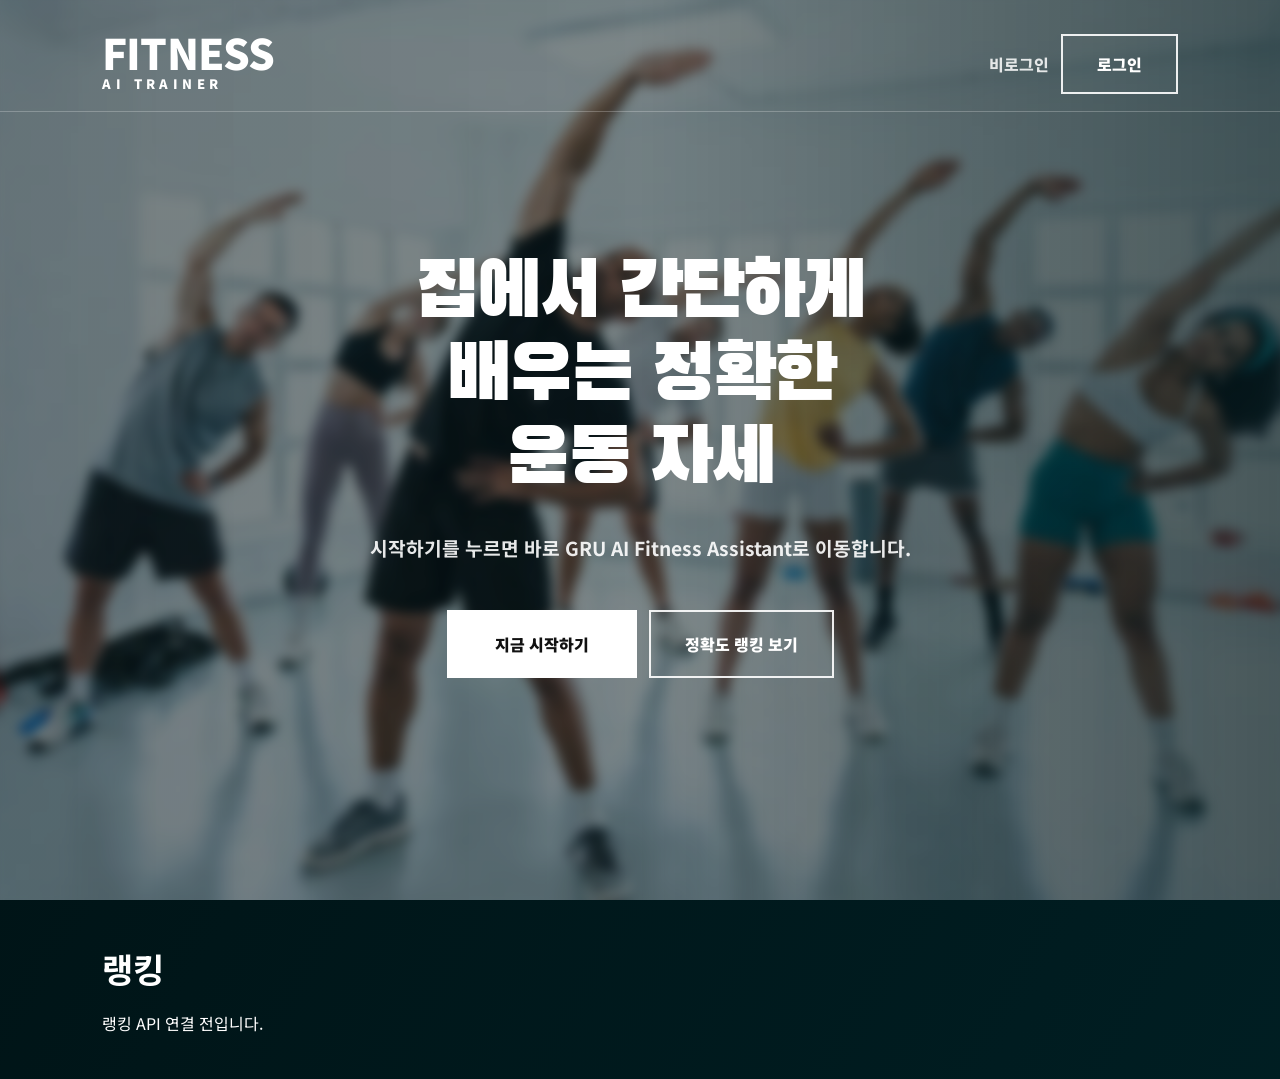
==== commit d01d3e38: "updapte" ====
--- a/index.html
+++ b/index.html
@@ -23,7 +23,7 @@
 
       <section class="hero-copy">
         <div class="hero-copy-inner">
-          <h1 class="home-title"><span>집에서 간단하게</span><span>배우는 정확한</span><span>운동 자세</span></h1>
+          <h1>집에서 간단하게<br>배우는 정확한<br>운동 자세</h1>
           <p>시작하기를 누르면 바로 GRU AI Fitness Assistant로 이동합니다.</p>
           <div class="cta-row">
             <a class="primary-btn" href="exercise.html">지금 시작하기</a>
@@ -34,7 +34,7 @@
     </section>
   </main>
 
-  <section class="ranking-preview home-ranking-preview">
+  <section class="ranking-preview">
     <h2>랭킹</h2>
     <div id="rankList" class="rank-list">랭킹을 불러오는 중...</div>
   </section>
--- a/style.css
+++ b/style.css
@@ -130,41 +130,4 @@
   .hero-copy h1 { font-size: 46px; }
 }
 
-
-/* ===== SAFE UI PATCH: home only, no exercise logic/canvas changes ===== */
-.home-ranking-preview {
-  display: none !important;
-}
-
-.home-title {
-  word-break: keep-all;
-  overflow-wrap: normal;
-  text-wrap: balance;
-}
-.home-title span {
-  display: block;
-}
-
-@media (max-width: 800px) {
-  .home-title {
-    font-size: clamp(38px, 10.5vw, 48px) !important;
-    line-height: 1.16 !important;
-    letter-spacing: -0.045em !important;
-    max-width: 360px;
-    margin-left: auto;
-    margin-right: auto;
-    word-break: keep-all;
-    overflow-wrap: normal;
-  }
-  .hero-copy {
-    padding-left: 18px;
-    padding-right: 18px;
-  }
-}
-
-@media (max-width: 390px) {
-  .home-title {
-    font-size: 38px !important;
-    max-width: 330px;
-  }
-}
+@media (max-width: 800px){ .hero-copy h1{font-size:38px; line-height:1.2; word-break:keep-all;} }
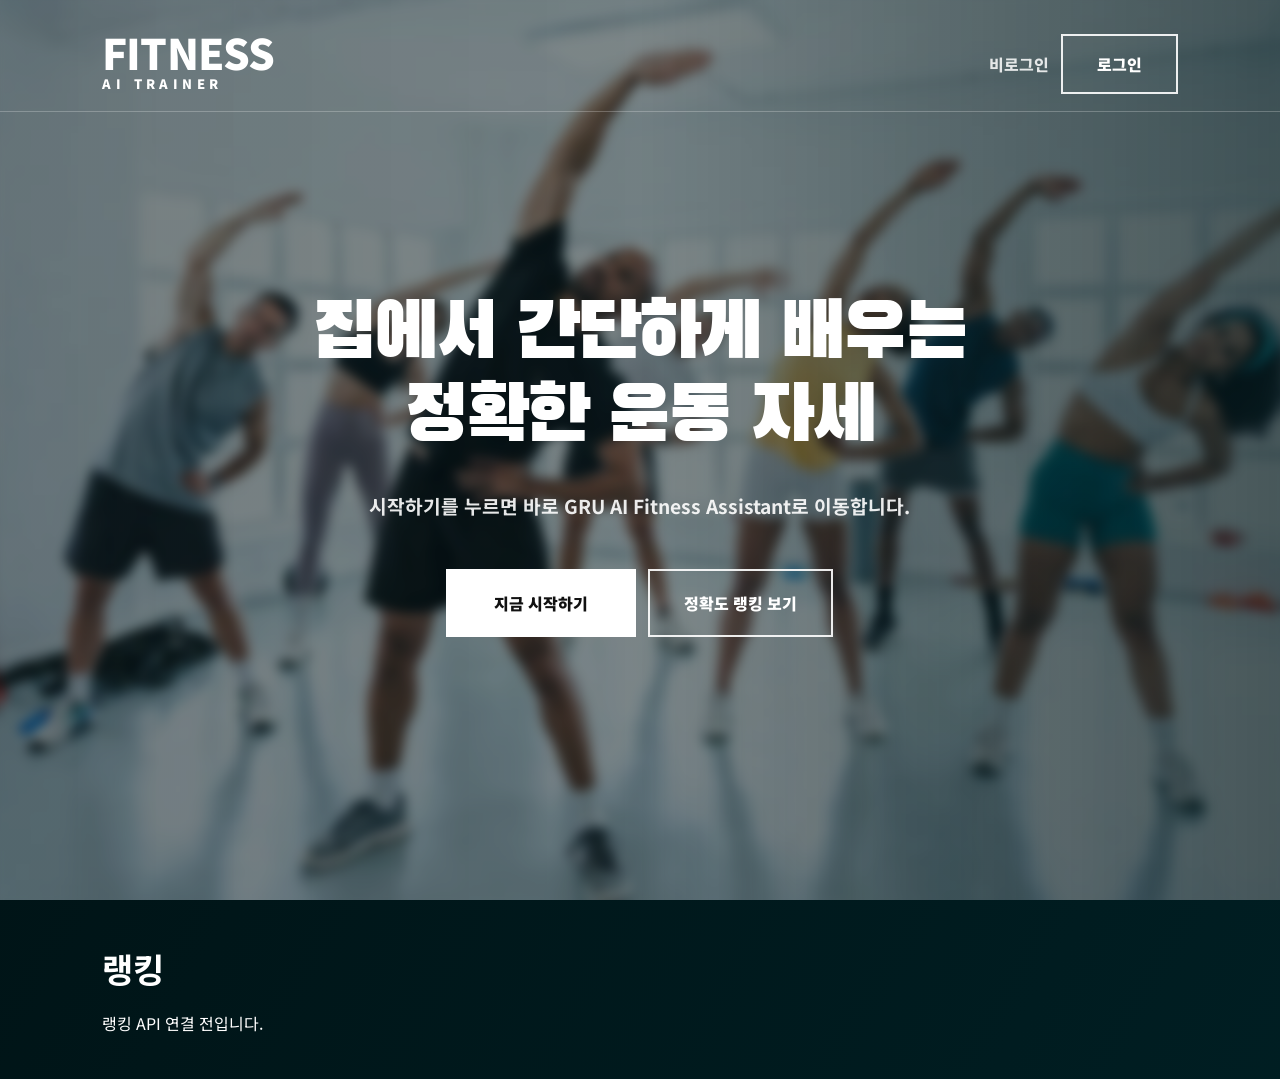
==== commit bf9e8ae2: "update" ====
--- a/index.html
+++ b/index.html
@@ -23,7 +23,7 @@
 
       <section class="hero-copy">
         <div class="hero-copy-inner">
-          <h1>집에서 간단하게<br>배우는 정확한<br>운동 자세</h1>
+          <h1>집에서 간단하게 배우는<br>정확한 운동 자세</h1>
           <p>시작하기를 누르면 바로 GRU AI Fitness Assistant로 이동합니다.</p>
           <div class="cta-row">
             <a class="primary-btn" href="exercise.html">지금 시작하기</a>
--- a/style.css
+++ b/style.css
@@ -129,5 +129,3 @@
   .user-badge { display: none; }
   .hero-copy h1 { font-size: 46px; }
 }
-
-@media (max-width: 800px){ .hero-copy h1{font-size:38px; line-height:1.2; word-break:keep-all;} }
